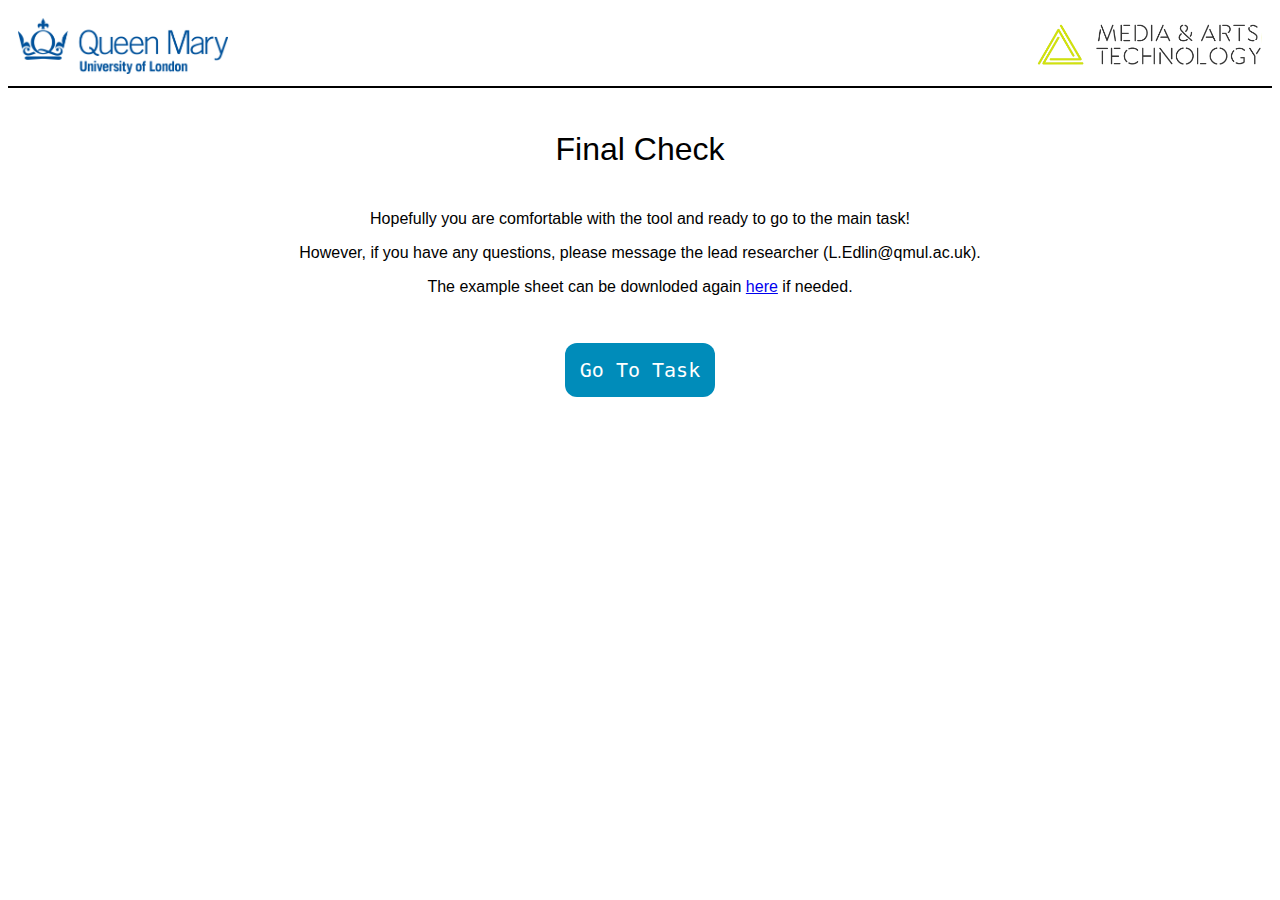
==== check.html @ 86385cf3 "changed the whole thing to put on Prolific" ====
<!DOCTYPE html>

<html>

<head>
    <link rel="stylesheet" href="page1.css">
    <meta charset="UTF-8">
    <meta name="viewport" content="width=device-width, initial-scale=1.0">
</head>

<body>

    <div id="header" class="header">
        <img src="images/QMLogo.jpeg" width="210" class="QMlogo">
        <img src="images/MAT_logo_cropped.png" width="225" class="MATlogo">
        </div>

    <hr>

    <div id="title" class="title">
        <h4> Final Check </h4>
    </div>
    
    <div class="discourse">
        <p> Hopefully you are comfortable with the tool and ready to go to the main task! </p>
        <p> However, if you have any questions, please message the lead researcher (L.Edlin@qmul.ac.uk).</p>
        
        <p> The example sheet can be downloded again <a id="examples_sheet_download" href="2_Forms/Examples_Background.pdf" download target="_blank">here</a> if needed. </p>

    </div>
    
    <div id="continueButton_container" class="continueButton_container">
        <button id="startTaskButton" class="continueButton" onclick="startFullAnnotation()">Go To Task</button>
    </div>



    <!-- Javascript file -->
    <script type="text/javascript" src="page1.js"></script>


</body>

</html>
---- page1.css ----
/* CSS for Page 1 */ 

body {
    /* background-color: #F8F8FF; */
}

.header {
    height: 70px;
    position: relative;
}

.MATlogo {
    float: right;
    padding: 10px;
    padding-left: 50px;
}

.QMlogo {
    float: left;
    padding: 10px;
    padding-right: 50px;
}

hr {
    border: 1px solid black;
}

.title {
    text-align: center;
    padding: 0px;
}

h4 {
    font-size: 2em;
    font-weight: 500;
    font-family: Arial, sans-serif;
}

.discourse {
    text-align: center;
    padding-top: 0px;
    padding-left: 150px;
    padding-right: 150px;
    padding-bottom: 30px;
}

.discourse_consentForm {
    text-align: center;
    padding: 10px;
   /*  background-color: #87CEFA;
    width: 75%; */
}

p {
    font-size: 1em;
    font-family: Arial, sans-serif;
}

p.thick {
    font-weight: bold;
}


ul {
    margin-left: 20%;
}

li {
    text-align: left;
    font-size: 1em;
    font-family: Arial, sans-serif;
    margin-top: 10px;
    margin-right: 20%;
}

.continueButton_container {
    text-align: center;
}

.continueButton {
    background-color: #008CBA;
    text-align: center;
    font-size: 20px;
    font-family: monospace;
    border: none;
    color: white;
    padding: 15px;
    margin: 1px;
    text-decoration: none;
    cursor: pointer;
    border-radius: 12px;
}

.continueButton_disabled {
    background-color: #008CBA;
    text-align: center;
    font-size: 20px;
    font-family: monospace;
    border: none;
    color: white;
    padding: 15px;
    margin: 1px;
    text-decoration: none;
    border-radius: 12px;
    opacity: 0.6;
    cursor: not-allowed;
}

.consentFormContainer {
    width: 98%;
    margin: 1%;
}

#consentForm {
    font-size: 1em;
    font-family: Arial, sans-serif;
    text-align: right-side;
    margin-left: auto;
    margin-right: auto;
    width: 75%;
}

#consentForm td {
    padding: 10px;
}

.instruction_notes {
    margin-right: 100px;
}

.CAT_examples_container {
    text-align: center; 
}

label {
    font-size: 1em;
    font-family: Arial, sans-serif;
}
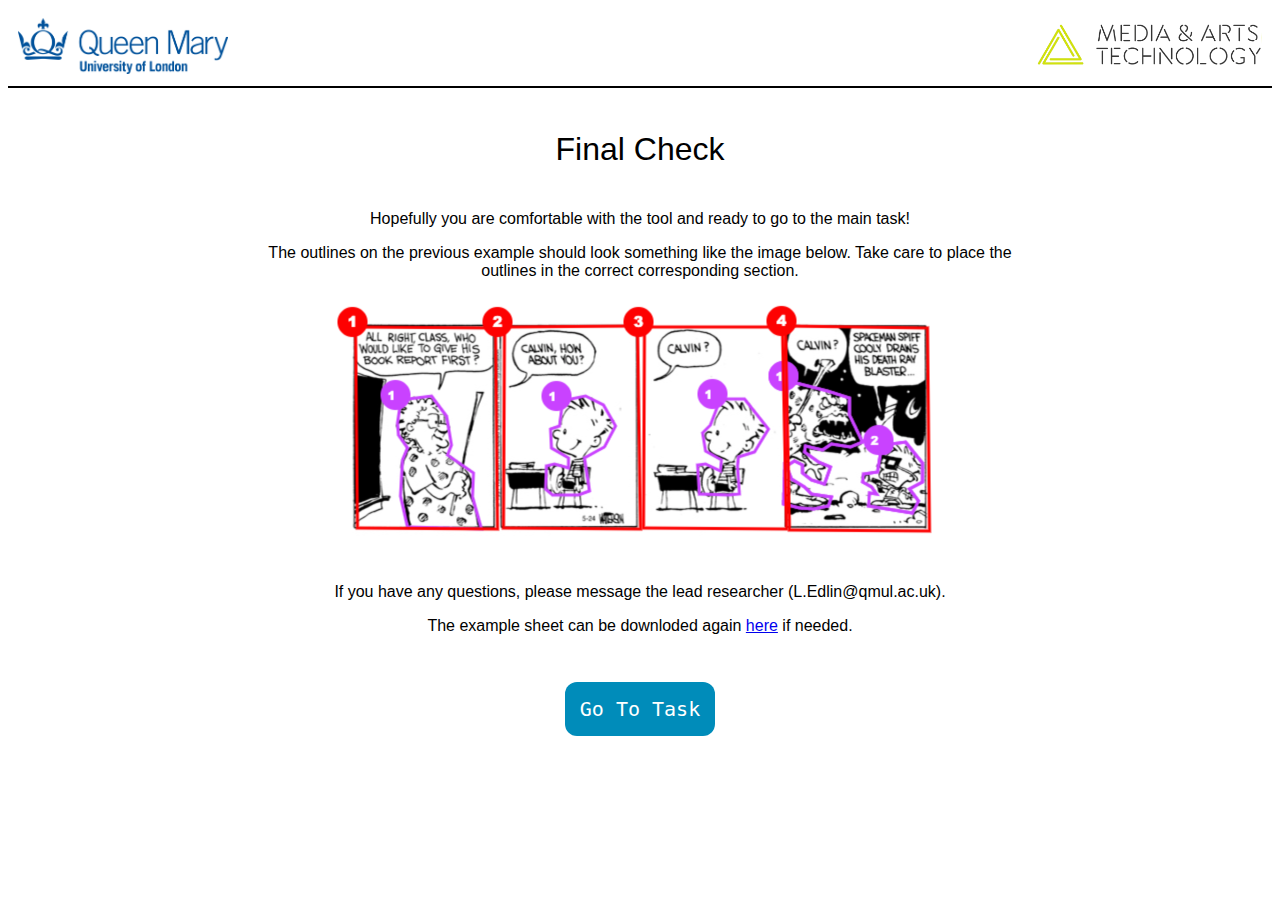
==== commit 93c0793b: "overhaul of CAT for the animacy segmentation task." ====
--- a/check.html
+++ b/check.html
@@ -25,7 +25,15 @@
     
     <div class="discourse">
         <p> Hopefully you are comfortable with the tool and ready to go to the main task! </p>
-        <p> However, if you have any questions, please message the lead researcher (L.Edlin@qmul.ac.uk).</p>
+        <p> The outlines on the previous example should look something like the image below. Take care to place the outlines in the correct corresponding section.  </p>
+        
+        
+        <div id="CAT_practice_example_container">
+            <!--<img src="images/CAT_mainpage.jpeg" width="500" float="left" padding-right="75"> -->
+            <img src="images/practice_example_animacy.jpeg" width="625" float="right">
+                </div>
+        
+        <p>If you have any questions, please message the lead researcher (L.Edlin@qmul.ac.uk).</p>
         
         <p> The example sheet can be downloded again <a id="examples_sheet_download" href="2_Forms/Examples_Background.pdf" download target="_blank">here</a> if needed. </p>
 
--- a/page1.css
+++ b/page1.css
@@ -55,6 +55,8 @@
 p {
     font-size: 1em;
     font-family: Arial, sans-serif;
+    margin-left: 10%;
+    margin-right: 10%;
 }
 
 p.thick {
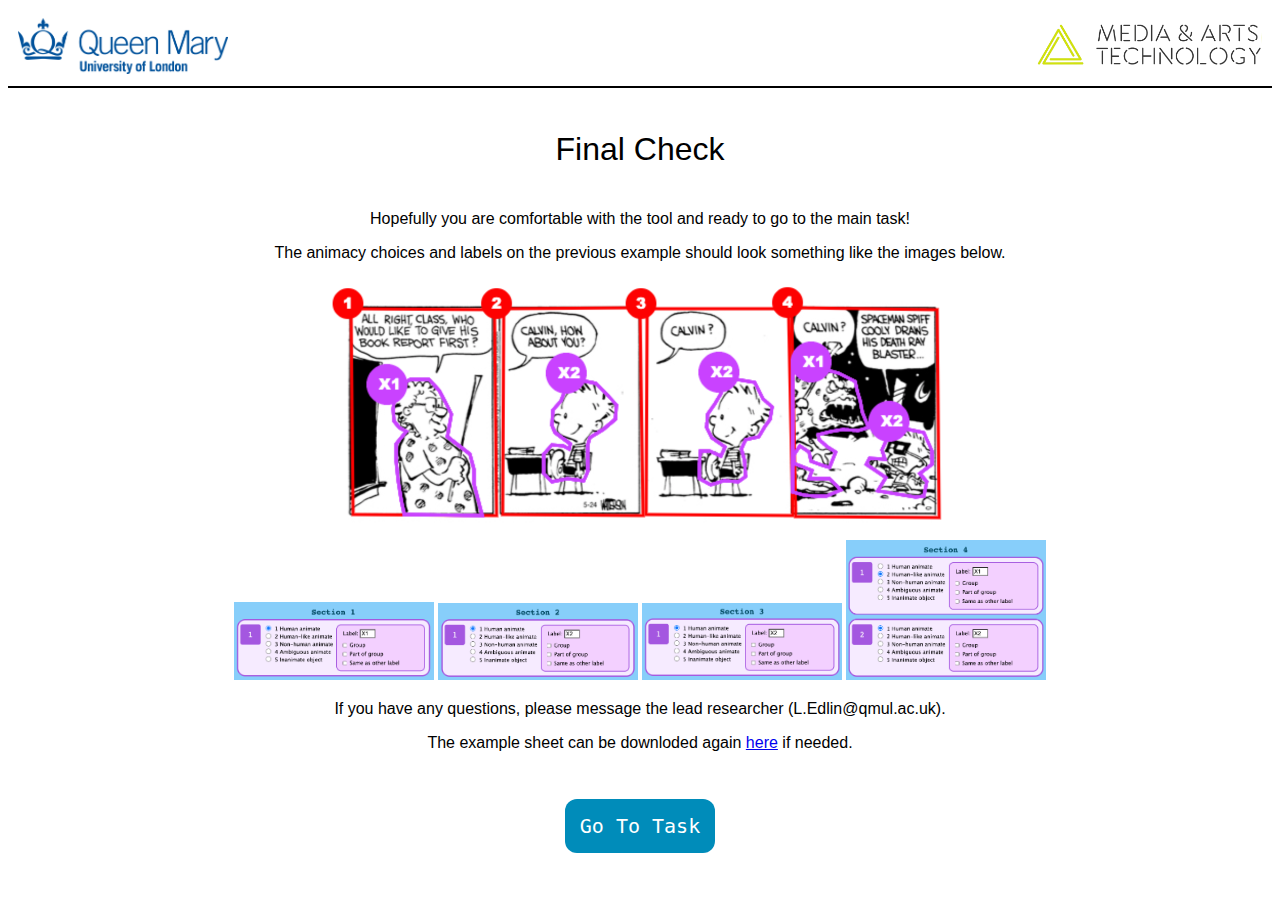
==== commit 85f87d5d: "update to the animacy reference task." ====
--- a/check.html
+++ b/check.html
@@ -25,17 +25,25 @@
     
     <div class="discourse">
         <p> Hopefully you are comfortable with the tool and ready to go to the main task! </p>
-        <p> The outlines on the previous example should look something like the image below. Take care to place the outlines in the correct corresponding section.  </p>
+        <p> The animacy choices and labels on the previous example should look something like the images below. </p>
         
         
         <div id="CAT_practice_example_container">
             <!--<img src="images/CAT_mainpage.jpeg" width="500" float="left" padding-right="75"> -->
-            <img src="images/practice_example_animacy.jpeg" width="625" float="right">
-                </div>
+            <img src="images/Check_example.jpeg" width="625" float="right">
+        </div>
+        <div id="example_forms_container">
+            <img src="images/Section1.jpeg" width="200" >
+            <img src="images/Section2.jpeg" width="200" >
+            <img src="images/Section3.jpeg" width="200" >
+            <img src="images/Section4.jpeg" width="200" >
+        </div>
+        
+            
         
         <p>If you have any questions, please message the lead researcher (L.Edlin@qmul.ac.uk).</p>
         
-        <p> The example sheet can be downloded again <a id="examples_sheet_download" href="2_Forms/Examples_Background.pdf" download target="_blank">here</a> if needed. </p>
+        <p> The example sheet can be downloded again <a id="examples_sheet_download" href="2_Forms/animacy_reference_examples.pdf" download target="_blank">here</a> if needed. </p>
 
     </div>
     
--- a/page1.css
+++ b/page1.css
@@ -140,3 +140,7 @@
     font-family: Arial, sans-serif;
 }
 
+.example_forms_container {
+    display: block;
+    float: top;
+}
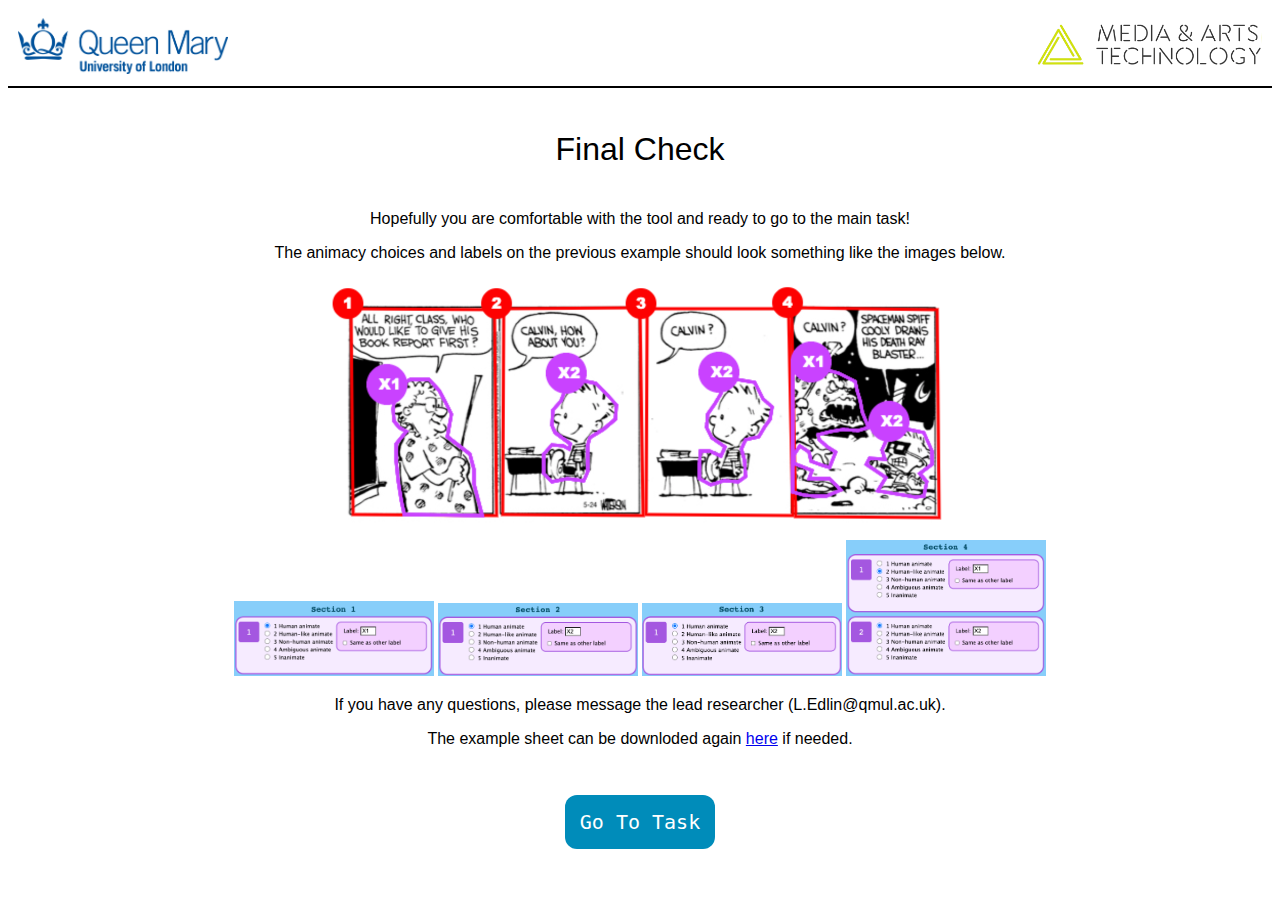
==== commit c601802a: "update for new version of animacy reference task." ====
--- a/check.html
+++ b/check.html
@@ -33,17 +33,17 @@
             <img src="images/Check_example.jpeg" width="625" float="right">
         </div>
         <div id="example_forms_container">
-            <img src="images/Section1.jpeg" width="200" >
-            <img src="images/Section2.jpeg" width="200" >
-            <img src="images/Section3.jpeg" width="200" >
-            <img src="images/Section4.jpeg" width="200" >
+            <img src="images/sec1.jpeg" width="200" >
+            <img src="images/sec2.jpeg" width="200" >
+            <img src="images/sec3.jpeg" width="200" >
+            <img src="images/sec4.jpeg" width="200" >
         </div>
         
             
         
         <p>If you have any questions, please message the lead researcher (L.Edlin@qmul.ac.uk).</p>
         
-        <p> The example sheet can be downloded again <a id="examples_sheet_download" href="2_Forms/animacy_reference_examples.pdf" download target="_blank">here</a> if needed. </p>
+        <p> The example sheet can be downloded again <a id="examples_sheet_download" href="2_Forms/animacy_reference_examples_v2.pdf" download target="_blank">here</a> if needed. </p>
 
     </div>
     
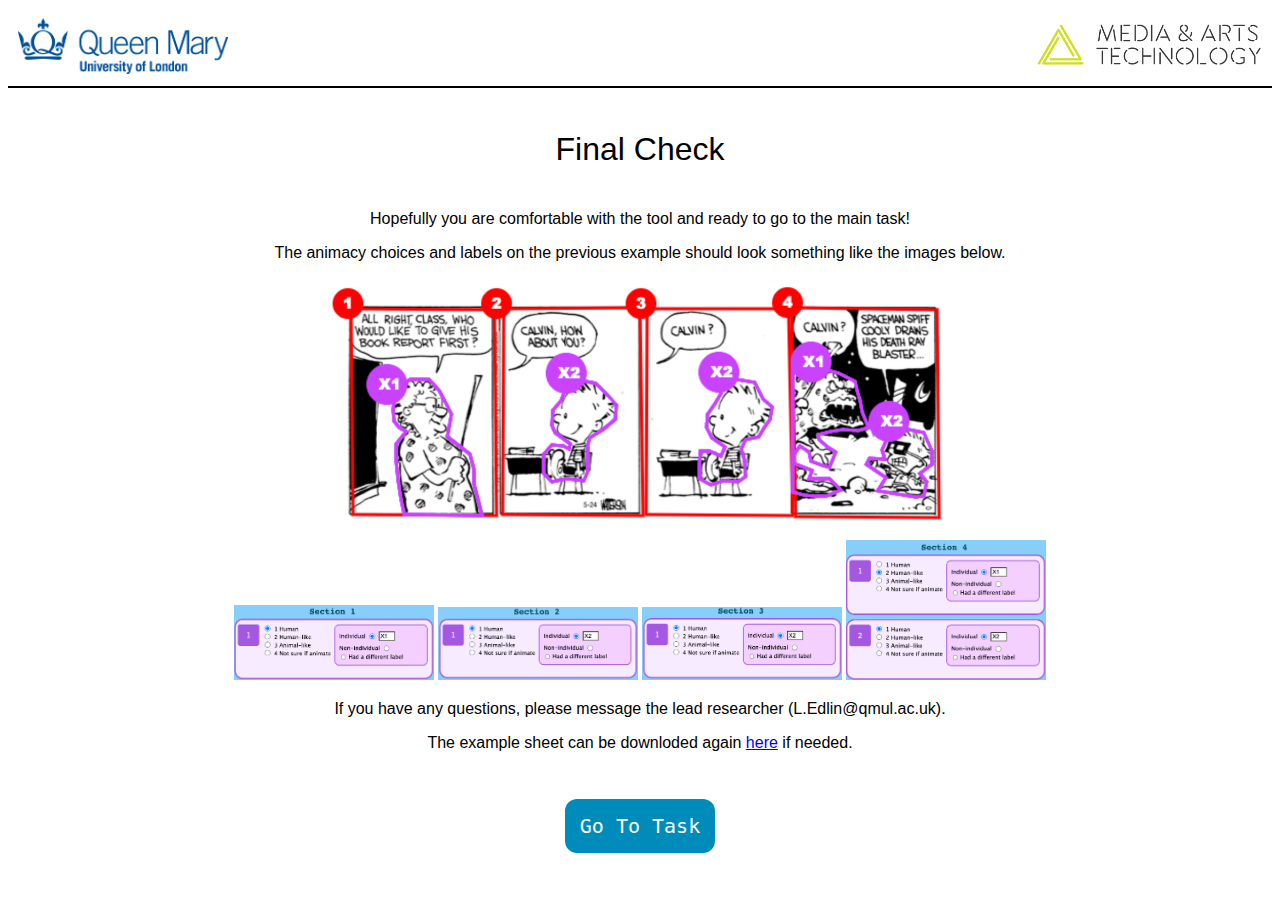
==== commit 6ba8df3b: "getting this animacy type study up hopefully for the LAST TIME" ====
--- a/check.html
+++ b/check.html
@@ -33,17 +33,17 @@
             <img src="images/Check_example.jpeg" width="625" float="right">
         </div>
         <div id="example_forms_container">
-            <img src="images/sec1.jpeg" width="200" >
-            <img src="images/sec2.jpeg" width="200" >
-            <img src="images/sec3.jpeg" width="200" >
-            <img src="images/sec4.jpeg" width="200" >
+            <img src="images/again1.jpeg" width="200" >
+            <img src="images/again2.jpeg" width="200" >
+            <img src="images/again3.jpeg" width="200" >
+            <img src="images/again4.jpeg" width="200" >
         </div>
         
             
         
         <p>If you have any questions, please message the lead researcher (L.Edlin@qmul.ac.uk).</p>
         
-        <p> The example sheet can be downloded again <a id="examples_sheet_download" href="2_Forms/animacy_reference_examples_v2.pdf" download target="_blank">here</a> if needed. </p>
+        <p> The example sheet can be downloded again <a id="examples_sheet_download" href="2_Forms/animacy_reference_type_examples.pdf" download target="_blank">here</a> if needed. </p>
 
     </div>
     
